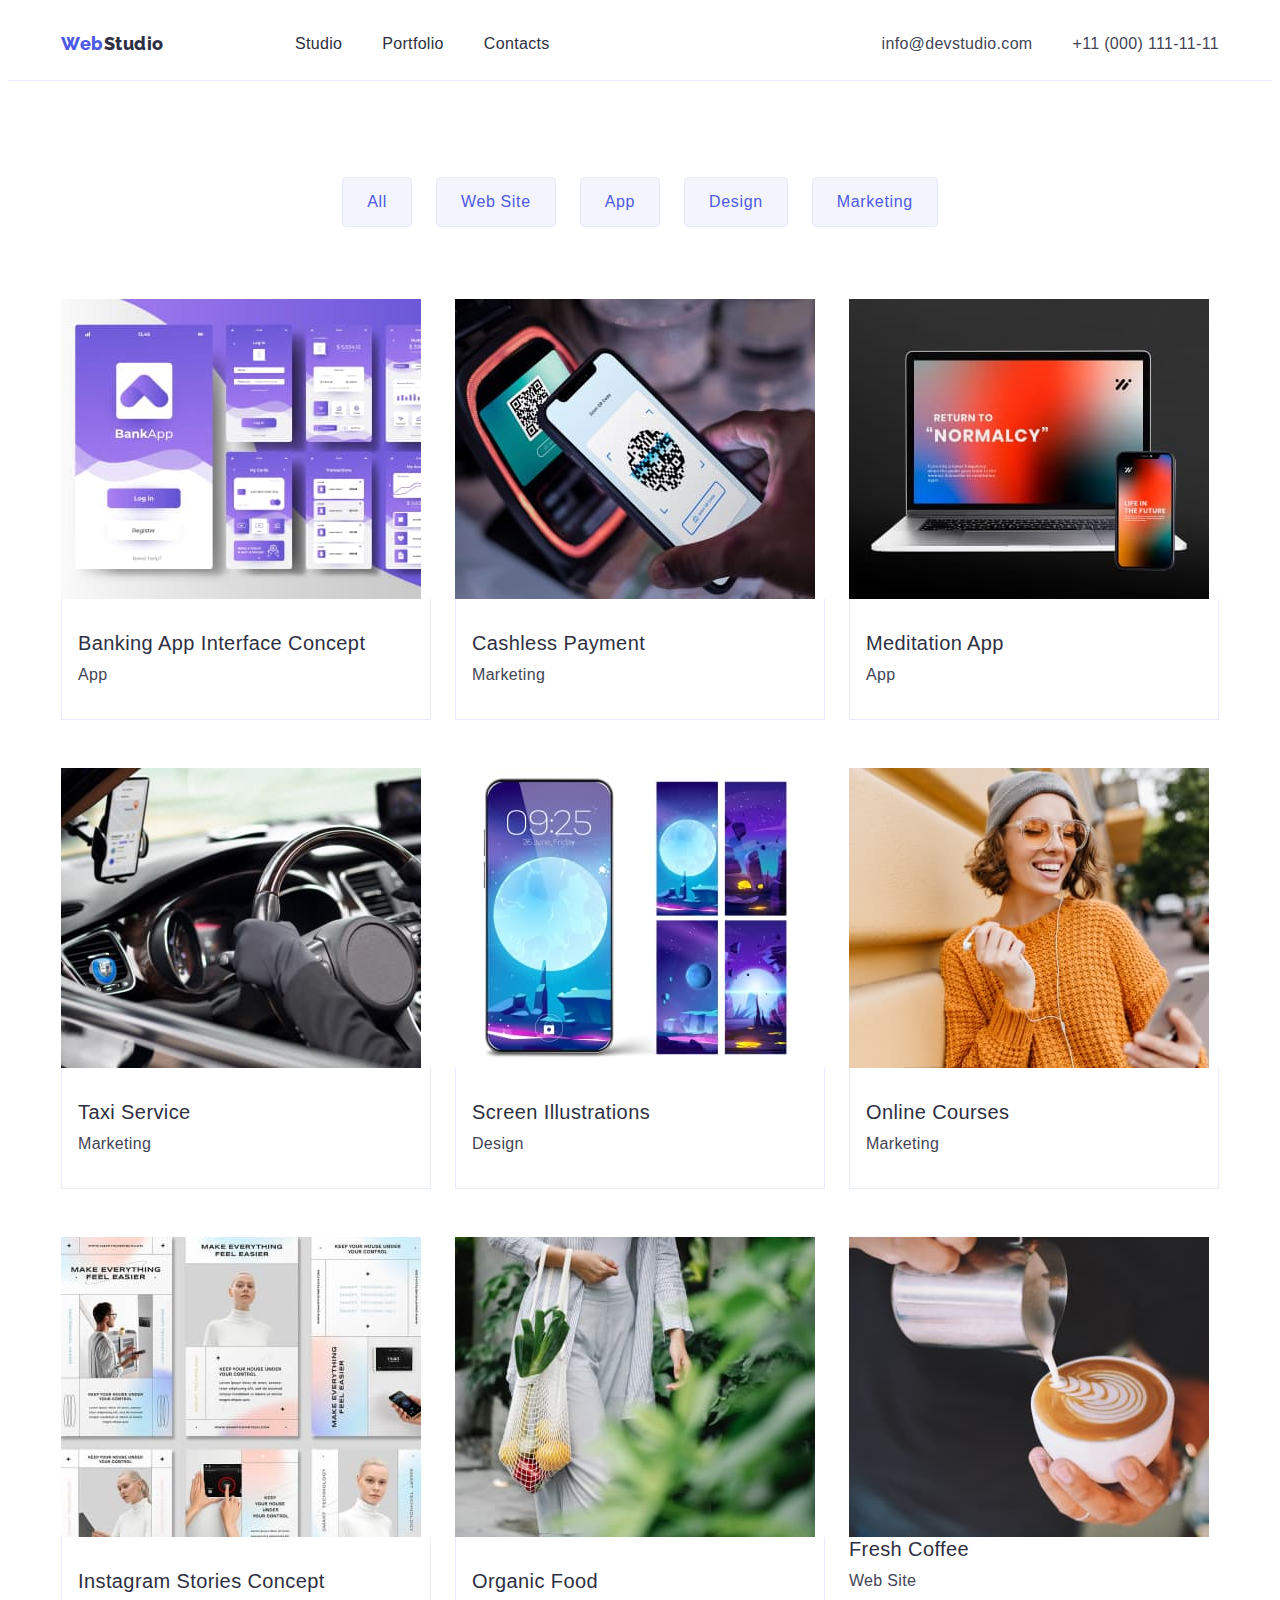
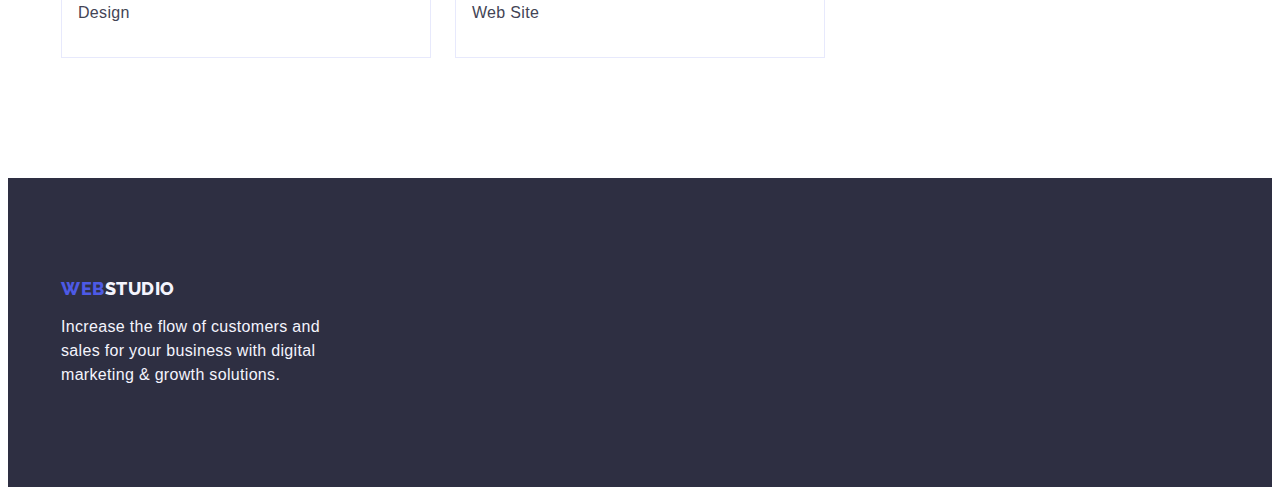
==== portfolio.html @ 2c5f44f8 "Update portfolio.html" ====
<!DOCTYPE html>
<html lang="en">
  <head>
    <meta charset="UTF-8" />
    <meta http-equiv="X-UA-Compatible" content="IE=edge" />
    <meta name="viewport" content="width=device-width, initial-scale=1.0" />
    <link rel="preconnect" href="https://fonts.googleapis.com" />
    <link rel="preconnect" href="https://fonts.gstatic.com" crossorigin />
    <link
      href="https://fonts.googleapis.com/css2?family=Raleway:wght@800&ampfamily=Roboto:wght@400;500;700;900&ampdisplay=swap"
      rel="stylesheet"
    />
    <link rel="stylesheet" href="https://github.com/sindresorhus//modern-normalize/modern-normalize.min.css"
      crossorigin="anonymous" referrerpolicy="no-referrer"
    />
    <link rel="stylesheet" href="./css/styles.css" />
    <title>WebStudio</title>
  </head>

  <body class="body-portfolio">
    <header class="header">
      <div class="container header-conteiner">
        <nav class="header-navigation">
          <a href="./index.html" class="header-logo link"
            >Web<span class="header-logo-span">Studio</span></a
          >
          <ul class="header-menu list">
            <li class="header-menu-item list">
              <a class="header-menu-link link" href="./index.html">Studio</a>
            </li>
            <li class="header-menu-item list">
              <a class="header-menu-link link" href="./portfolio.html"
                >Portfolio</a
              >
            </li>
            <li class="header-menu-item list">
              <a class="header-menu-link link" href="">Contacts</a>
            </li>
          </ul>
        </nav>
        <address class="header-addres">
          <ul class="header-addres-list list">
            <li class="header-addres-item list">
              <a
                class="header-addres-link link"
                href="mailto:info@devstudio.com"
                >info@devstudio.com</a
              >
            </li>
            <li class="header-addres-item list">
              <a class="header-addres-link link" href="tel:+110001111111"
                >+11 (000) 111-11-11</a
              >
            </li>
          </ul>
        </address>
      </div>
    </header>

    <main>
      <section class="portfolio">
        <div class="container">
        <h1  class="visually-hidden">Portfolio</h1>
        <ul class="port-navigation-list list">
          <li class="port-navigation-item list">
            <button type="button" class="port-navigation-button">All</button>
          </li>
          <li class="port-navigation-item list">
            <button type="button" class="port-navigation-button">
              Web Site
            </button>
          </li>
          <li class="port-navigation-item list">
            <button type="button" class="port-navigation-button">App</button>
          </li>
          <li class="port-navigation-item list">
            <button type="button" class="port-navigation-button">Design</button>
          </li>
          <li class="port-navigation-item list">
            <button type="button" class="port-navigation-button">
              Marketing
            </button>
          </li>
        </ul>

        <ul class="port-avatar-list list">
          <li class="port-avatar-item">
            <a class="portfolio-link link" href="">
              <img
                src="./images/imgport1.jpg"
                alt="bank aplication"
                width="360"
                height="300"
              >
               <div class="port-name-class">
              <h2 class="port-avatar-title">Banking App Interface Concept</h2>
              <p class="port-avatar-text">App</p>
              </div>
            </a>
          </li>
          <li class="port-avatar-item">
            <a class="portfolio-link link" href="">
              <img
                src="./images/imgport2.jpg"
                alt="telefon read qr cod"
                width="360"
                height="300"
              >
              <div class="port-name-class">
              <h2 class="port-avatar-title">Cashless Payment</h2>
              <p class="port-avatar-text">Marketing</p>
              </div>
            </a>
          </li>
          <li class="port-avatar-item">
            <a class="portfolio-link link" href="">
              <img
                src="./images/imgport3.jpg"
                alt="noutbook"
                width="360"
                height="300"
              >
              <div class="port-name-class">
              <h2 class="port-avatar-title">Meditation App</h2>
              <p class="port-avatar-text">App</p>
              </div>
            </a>
          </li>
          <li class="port-avatar-item">
            <a class="portfolio-link link" href="">
              <img
                src="./images/imgport4.jpg"
                alt="driver in the car"
                width="360"
                height="300"
              >
              <div class="port-name-class">
              <h2 class="port-avatar-title">Taxi Service</h2>
              <p class="port-avatar-text">Marketing</p>
              </div>
            </a>
          </li>
          <li class="port-avatar-item">
            <a class="portfolio-link link" href="">
              <img
                src="./images/imgport5.jpg"
                alt="mobil and moon"
                width="360"
                height="300"
              >
              <div class="port-name-class">

              <h2 class="port-avatar-title">Screen Illustrations</h2>
              <p class="port-avatar-text">Design</p>
              </div>
            </a>
          </li>
          <li class="port-avatar-item">
            <a class="portfolio-link link" href="">
              <img
                src="./images/imgport6.jpg"
                alt="nice girl"
                width="360"
                height="300"
              >
              <div class="port-name-class">

              <h2 class="port-avatar-title">Online Courses</h2>
              <p class="port-avatar-text">Marketing</p>
              </div>
            </a>
          </li>
          <li class="port-avatar-item">
            <a class="portfolio-link link" href="">
              <img
                src="./images/imgport7.jpg"
                alt="instagram stories"
                width="360"
                height="300"
              >
              <div class="port-name-class">
              <h2 class="port-avatar-title">Instagram Stories Concept</h2>
              <p class="port-avatar-text">Design</p>
              </div>
            </a>
          </li>
          <li class="port-avatar-item">
            <a class="portfolio-link link" href="">
              <img
                src="./images/imgport8.jpg"
                alt="woman go to shop"
                width="360"
                height="300"
              >
              <div class="port-name-class">
              <h2 class="port-avatar-title">Organic Food</h2>
              <p class="port-avatar-text">Web Site</p>
              </div>
            </a>
          </li>
          <li class="port-avatar-item">
            <a class="portfolio-link link" href="">
              <img
                src="./images/imgport9.jpg"
                alt="fresh coffee"
                width="360"
                height="300"
              >
               <class="port-name-class">
              <h2 class="port-avatar-title">Fresh Coffee</h2>
              <p class="port-avatar-text">Web Site</p>
            </div>
            </a>
          </li>
        </ul>
      </section>
    </main>

    <footer class="footer">
       <div class="container">
      <a href="./index.html" class="footer-logo link"
        >Web<span class="footer-logo-span">Studio</span></a
      >
      <p class="footer-text">
        Increase the flow of customers and sales for your business with digital
        marketing & growth solutions.
      </p>
      </div>
    </footer>
  </body>
</html>
---- css/styles.css ----
:root {
  --title-color: #ffffff;
  --subtitle-color: #2e2f42;
  --portfolio-filters:--title-color: #ffffff;
  --subtitle-color: #2e2f42;
  --portfolio-filters: #4d5ae5;
  --button-background-color: #f4f4fd;
  --litle-text: #434455;
  --button-port-color: #e7e9fc;
}

body-studio {
  font-family: "Raleway", sans-serif;
  font-family: "Roboto", sans-serif;
  color: var(--litle-text);
  background-color: var(--title-color);
}

p,
h1,
h2,
h3,
h4,
h5,
h6 {
  margin-top: 0;
  margin-bottom: 0;
}

a {
  text-decoration: none;
}

ul {
  list-style-type: style type none;
  margin-top: 0;
  margin-bottom: 0;
  padding-left: 0;
}

img {
  display: block;
  max-width: 100%;
  height: auto;
}
.visually-hidden {
  position: absolute;
  width: 1px;
  height: 1px;
  margin: -1px;
  border: 0;
  padding: 0;
  white-space: nowrap;
  clip-path: inset(100%);
  clip: rect(0 0 0 0);
  overflow: hidden;
}
.list {
  list-style-type: none;
}
.link {
  text-decoration: none;
}

.container {
  width: 100%;
  max-width: 1158px;
  padding-left: 15px;
  padding-right: 15px;
  margin: 0 auto;
  outline: 2px solid none;
}

.section-title {
  text-transform: capitalize;
  text-align: center;
  font-size: 36px;
  line-height: 1.11;
  letter-spacing: 0.02em;
  color: var(--subtitle-color);
}
.section-subtitle {
  font-weight: 500;
  font-size: 20px;
  line-height: 1.2;
  letter-spacing: 0.02em;
  color: var(--subtitle-color);
}
.section-text {
  font-weight: 400;
  font-size: 16px;
  line-height: 1.5;
  letter-spacing: 0.02em;
  color: var(--litle-text);
}

/**-------------HEADER--------------- */

.header {
  padding-top: 24px;
  padding-bottom: 24px;
  border-bottom: 1px solid #e7e9fc;
}
.header-menu {
  display: flex;
  gap: 40px;
  padding-right: 332px;
}
.header-addres-list {
  display: flex;
  gap: 40px;
}
.header-navigation {
  display: flex;
  align-items: center;
  flex-grow: 1;
  justify-content: space-between;
}
.header-conteiner {
  display: flex;
  align-items: center;
}

.header-logo {
  font-family: "Raleway", sans-serif;
  font-weight: 800;
  font-size: 18px;
  line-height: 1.17;
  color: var(--portfolio-filters);
  letter-spacing: 0.03em;
  display: flex;
  align-items: center;
  margin-right: 76px;
}
.header-logo-span {
  font-weight: 800;
  font-size: 18px;
  line-height: 1.17;
  color: var(--subtitle-color);
}
.header-menu-link {
  font-weight: 500;
  font-size: 16px;
  line-height: 1.5;
  letter-spacing: 0.02em;
  color: var(--subtitle-color);
  padding: 24px 0;
}
.header-menu-link:hover,
.header-menu-link:focus {
  color: #404bbf;
}

.header-addres {
  font-style: normal;
}
.header-addres-link:hover,
.header-addres-link:focus {
  color: #404bbf;
}
.header-menu-item {
  font-weight: 500;
  font-size: 16px;
  line-height: 1.5;
  letter-spacing: 0.02em;
  color: var(--subtitle-color);
}
.header-addres-link {
  font-weight: 400;
  font-size: 16px;
  line-height: 1.5;
  letter-spacing: 0.02em;
  color: var(--litle-text);
}

/**------------HERO--------------- */

.hero {
  background-color: #2e2f42;
  padding: 188px 0;
  margin-bottom: 120px;
}
.hero-container {
  background-color: #2e2f42;
  width: 1440px;
  height: 600px;
  margin-left: auto;
  margin-right: auto;
  padding-top: 188px;
  padding-bottom: 188px;
}

.hero-title {
  font-weight: 700;
  font-size: 56px;
  line-height: 1.07;
  text-align: center;
  letter-spacing: 0.02em;
  color: #ffffff;
  max-width: 496px;
  height: 120px;
  margin-left: auto;
  margin-right: auto;
  margin-bottom: 48px;
}
.hero-button {
  display: block;
  min-width: 169px;
  height: 56px;
  border: none;
  font-family: "Roboto", sans-serif;
  font-weight: 500;
  font-size: 16px;
  line-height: 1.5;
  letter-spacing: 0.04em;
  cursor: pointer;
  color: #ffffff;
  background-color: var(--portfolio-filters);
  border-radius: 4px;
  margin-left: auto;
  margin-right: auto;
}

.hero-button:hover,
.hero-button:focus {
  background-color: #404bbf;
}

.advantages {
  padding: 120px 0 120px;
}
.advantages-list {
  display: flex;
  gap: 24px;
}
.advantages-subtitle {
  margin-bottom: 8px;
}
.advantages-item {
  width: calc((100% - 72px) / 4);
}

.products {
  padding-top: 120px;
  padding-bottom: 120px;
}
.products-title {
  margin: 0 auto;
  margin-bottom: 72px;
  text-transform: capitalize;
}
.products-list {
  display: flex;
  gap: 24px;
}
.products-item {
  width: calc((100% - 24px * 2) / 3);
  margin: 0 auto;
}

.team {
  padding: 120px 0;
}
.team-tittle {
  margin: 0 auto;
  padding-top: 120px;
  margin-bottom: 72px;
}
.team-list {
  display: flex;
  gap: 24px;
  padding-bottom: 120px;
}

.team-item {
  background-color: #ffffff;
  width: calc((100% - 3 * 24px) / 4);
  border-radius: 0px 0px 4px 4px;
}

.team {
  background-color: #f4f4fd;
}

.team-name-class {
  padding: 32px 16px;
  margin: 0 auto;
}
.team-name {
  text-align: center;
  margin-bottom: 8px;
}
.team-status {
  text-align: center;
}

.footer {
  background-color: var(--subtitle-color);
  padding: 100px 0;
}
.footer-text {
  font-weight: 400;
  font-size: 16px;
  line-height: 1.5;
  letter-spacing: 0.02em;
  color: #f4f4fd;
  max-width: 264px;
}
.footer-logo {
 display: inline-block;
  font-family: "Raleway", sans-serif;
  font-weight: 800;
  font-size: 18px;
  line-height: 1.17;
  color: var(--portfolio-filters);
  letter-spacing: 0.03em;
  text-transform: uppercase;
  margin-bottom: 16px;
}
.footer-logo-span {
  font-weight: 800;
  font-size: 18px;
  line-height: 1.17;
  color: #f4f4fd;
}
/**---------------PORFOLIO-NAV-------------------*/
.portfolio {
  padding-top: 96px;
  padding-bottom: 120px;
}

.port-navigation-list {
  display: flex;
  justify-content: center;
  gap: 24px;
  margin-bottom: 72px;
}

.body-portfolio {
  font-family: "Roboto", sans-serif;
  color: var(--litle-text);
}

.port-navigation-button {
  font-family: "Roboto", sans-serif;
  font-weight: 500;
  font-size: 16px;
  line-height: 1.5;
  letter-spacing: 0.04em;
  color: var(--portfolio-filters);
  background-color: var(--button-background-color);
  cursor: pointer;
  padding: 12px 24px;
  border: 1px solid var(--button-port-color);
  border-radius: 4px;
}
.port-navigation-button:hover,
.port-navigation-button:focus {
  color: #ffffff;
  background: #404bbf;
  border: 1px solid transparent;
}

.port-avatar-list {
  display: flex;
  flex-wrap: wrap;
  column-gap: 24px;
  row-gap: 48px;
}
.port-avatar-item {
  width: calc((100% - 48px) / 3);
}
.port-name-class {
  padding: 32px 16px;
  border: 1px solid #e7e9fc;
  border-top: none;
}

.port-avatar-title {
  font-weight: 500;
  font-size: 20px;
  line-height: 1.2;
  letter-spacing: 0.02em;
  color: var(--subtitle-color);
  margin-bottom: 8px;
}
.port-avatar-text {
  font-size: 16px;
  line-height: 1.5;
  letter-spacing: 0.02em;
  color: var(--litle-text);
}
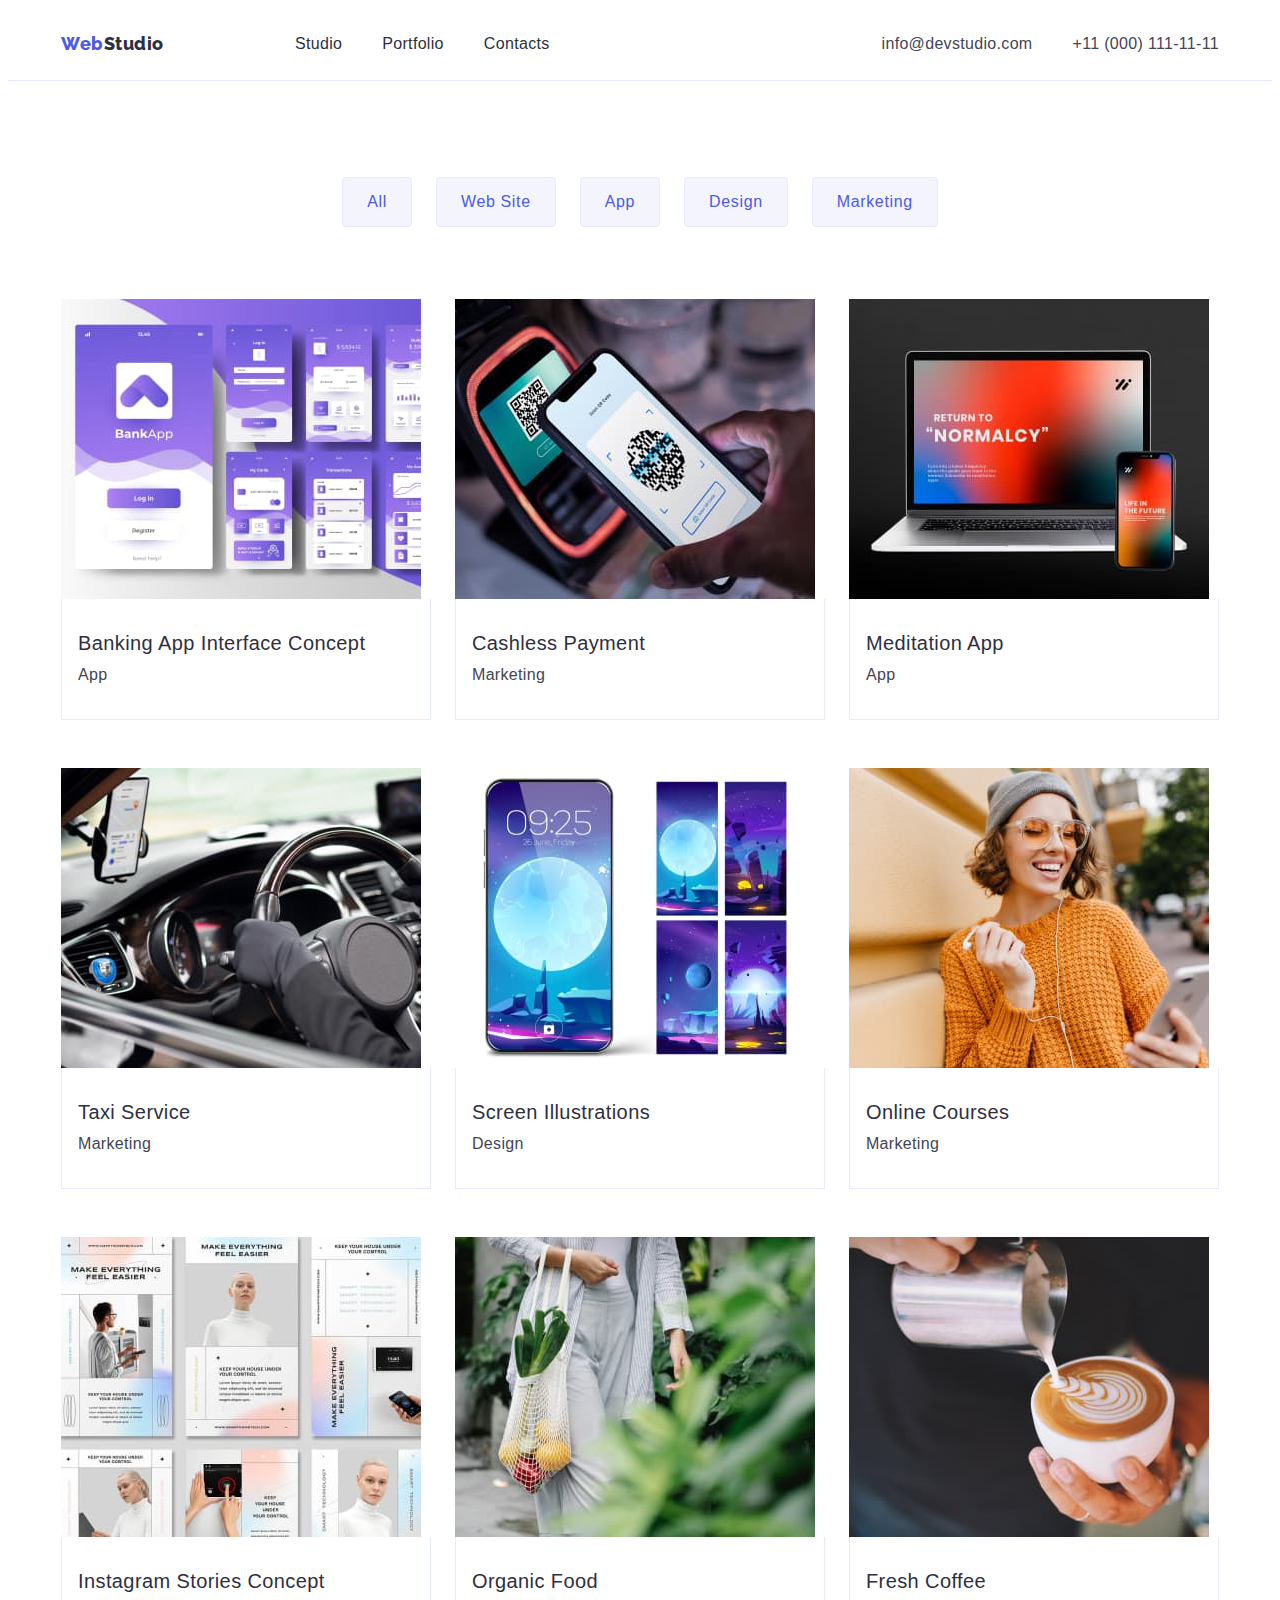
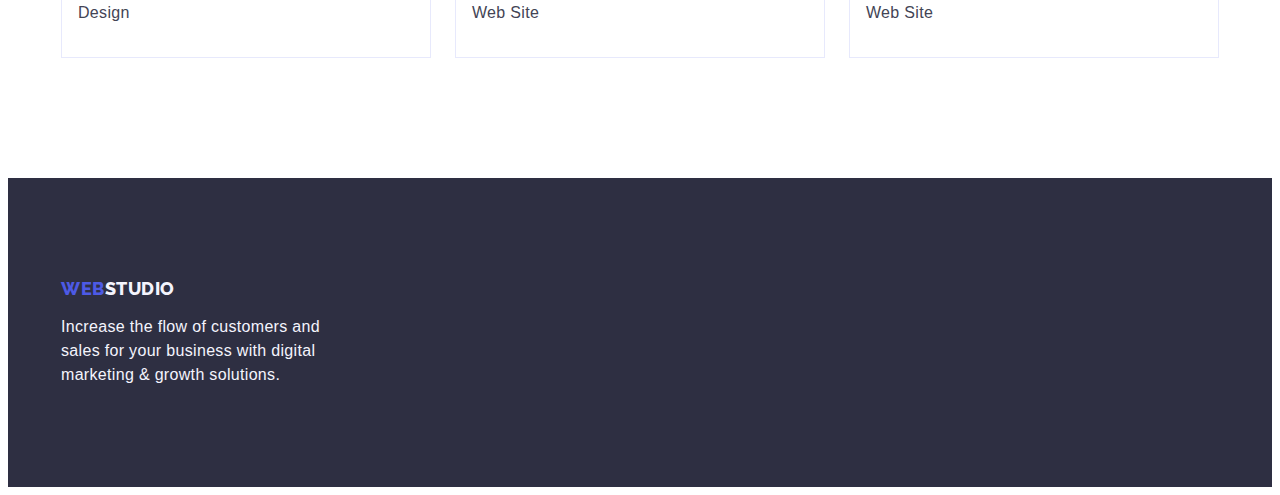
==== commit c382e607: "Update portfolio.html" ====
--- a/portfolio.html
+++ b/portfolio.html
@@ -10,8 +10,10 @@
       href="https://fonts.googleapis.com/css2?family=Raleway:wght@800&ampfamily=Roboto:wght@400;500;700;900&ampdisplay=swap"
       rel="stylesheet"
     />
-    <link rel="stylesheet" href="https://github.com/sindresorhus//modern-normalize/modern-normalize.min.css"
-      crossorigin="anonymous" referrerpolicy="no-referrer"
+    <link rel="stylesheet"
+     href="https://github.com/sindresorhus//modern-normalize/modern-normalize.min.css"
+      crossorigin="anonymous" 
+      referrerpolicy="no-referrer"
     />
     <link rel="stylesheet" href="./css/styles.css" />
     <title>WebStudio</title>
@@ -179,6 +181,7 @@
                 height="300"
               >
               <div class="port-name-class">
+
               <h2 class="port-avatar-title">Instagram Stories Concept</h2>
               <p class="port-avatar-text">Design</p>
               </div>
@@ -206,10 +209,10 @@
                 width="360"
                 height="300"
               >
-               <class="port-name-class">
+               <div class="port-name-class">
               <h2 class="port-avatar-title">Fresh Coffee</h2>
               <p class="port-avatar-text">Web Site</p>
-            </div>
+              </div>
             </a>
           </li>
         </ul>
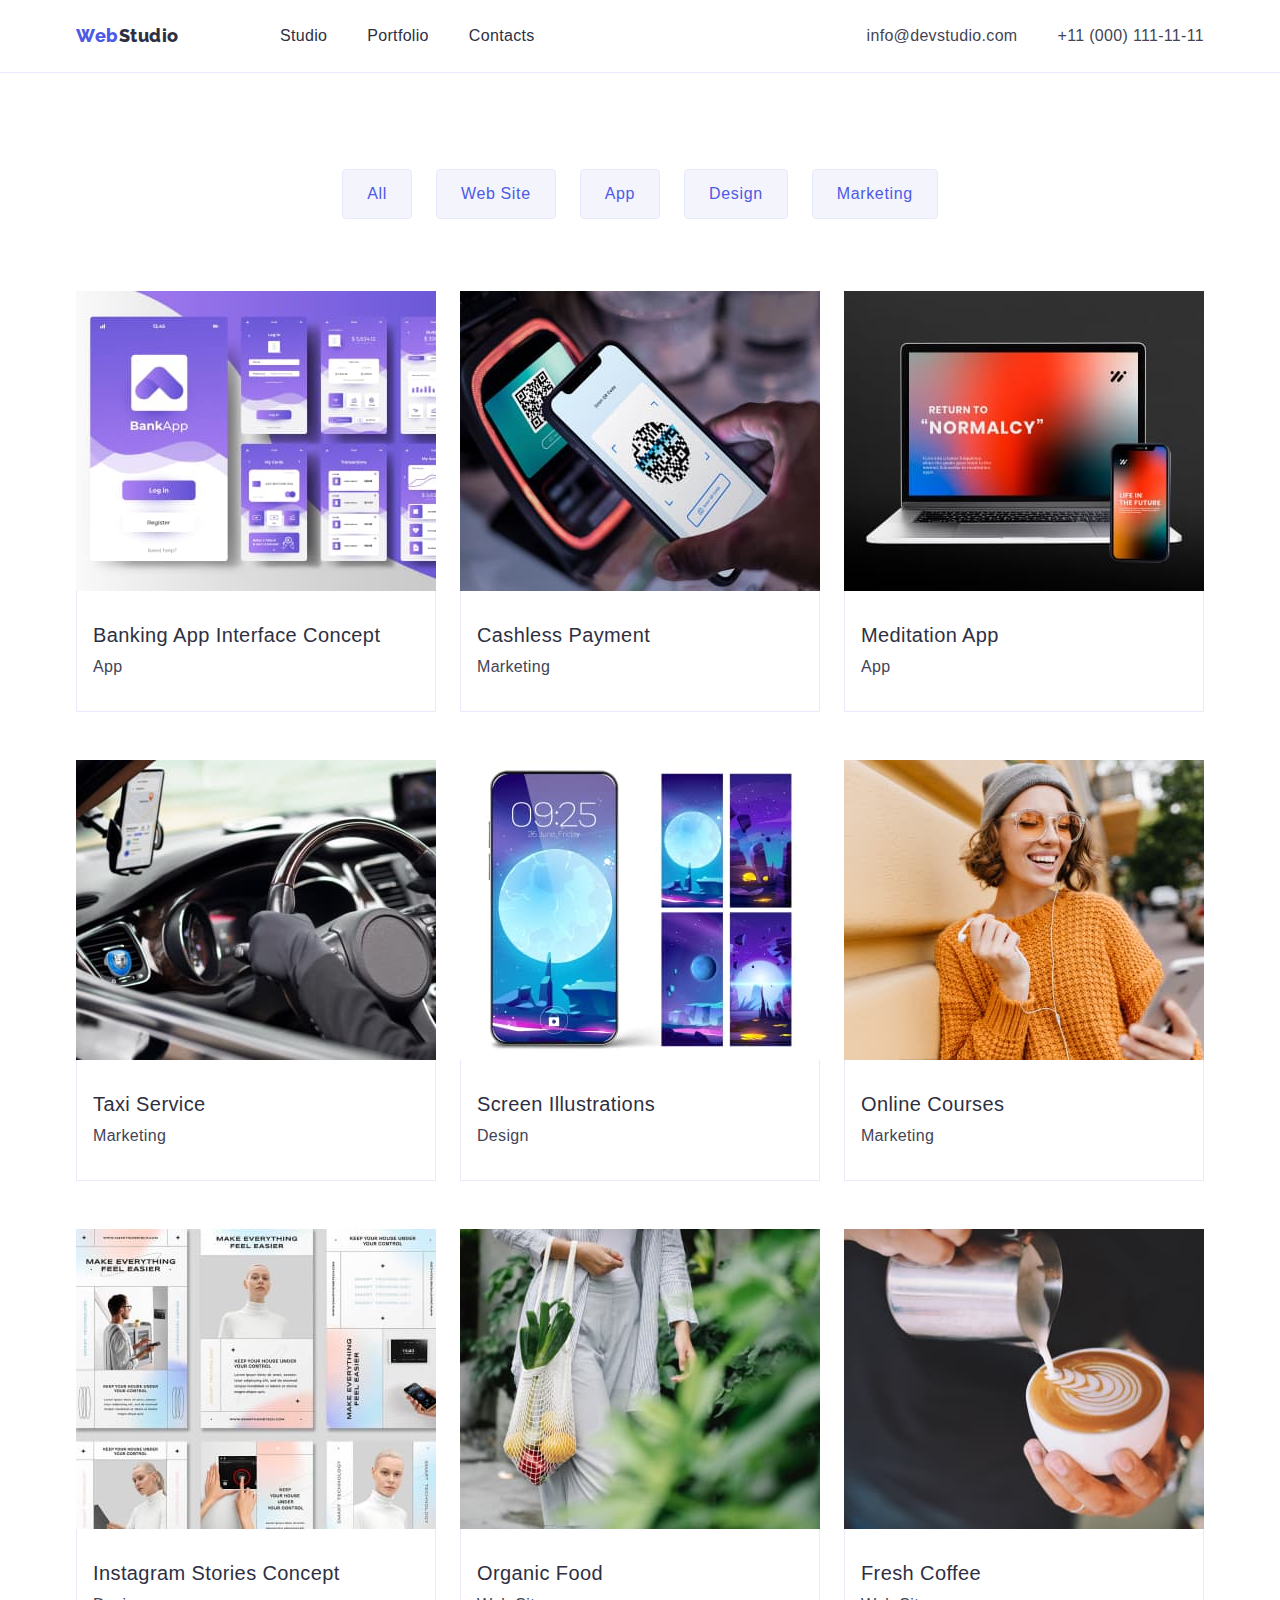
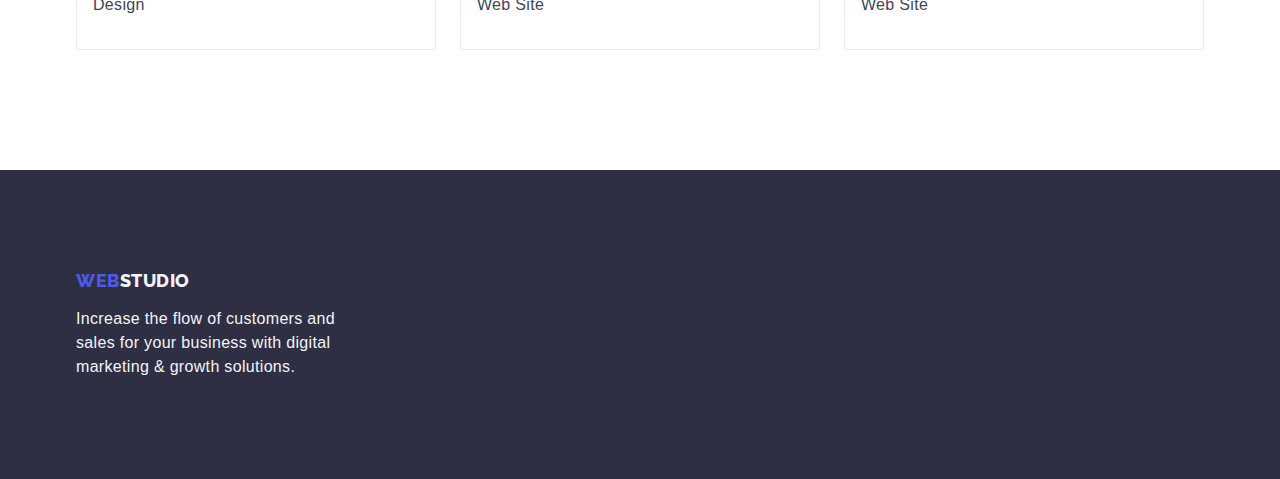
==== commit 21781ce0: "html" ====
--- a/portfolio.html
+++ b/portfolio.html
@@ -10,12 +10,12 @@
       href="https://fonts.googleapis.com/css2?family=Raleway:wght@800&ampfamily=Roboto:wght@400;500;700;900&ampdisplay=swap"
       rel="stylesheet"
     />
-    <link rel="stylesheet"
-     href="https://github.com/sindresorhus//modern-normalize/modern-normalize.min.css"
-      crossorigin="anonymous" 
-      referrerpolicy="no-referrer"
+    <link
+      rel="stylesheet"
+      href="https://cdnjs.cloudflare.com/ajax/libs/modern-normalize/2.0.0/modern-normalize.min.css"
     />
     <link rel="stylesheet" href="./css/styles.css" />
+
     <title>WebStudio</title>
   </head>
 
@@ -62,172 +62,174 @@
     <main>
       <section class="portfolio">
         <div class="container">
-        <h1  class="visually-hidden">Portfolio</h1>
-        <ul class="port-navigation-list list">
-          <li class="port-navigation-item list">
-            <button type="button" class="port-navigation-button">All</button>
-          </li>
-          <li class="port-navigation-item list">
-            <button type="button" class="port-navigation-button">
-              Web Site
-            </button>
-          </li>
-          <li class="port-navigation-item list">
-            <button type="button" class="port-navigation-button">App</button>
-          </li>
-          <li class="port-navigation-item list">
-            <button type="button" class="port-navigation-button">Design</button>
-          </li>
-          <li class="port-navigation-item list">
-            <button type="button" class="port-navigation-button">
-              Marketing
-            </button>
-          </li>
-        </ul>
-
-        <ul class="port-avatar-list list">
-          <li class="port-avatar-item">
-            <a class="portfolio-link link" href="">
-              <img
-                src="./images/imgport1.jpg"
-                alt="bank aplication"
-                width="360"
-                height="300"
-              >
-               <div class="port-name-class">
-              <h2 class="port-avatar-title">Banking App Interface Concept</h2>
-              <p class="port-avatar-text">App</p>
-              </div>
-            </a>
-          </li>
-          <li class="port-avatar-item">
-            <a class="portfolio-link link" href="">
-              <img
-                src="./images/imgport2.jpg"
-                alt="telefon read qr cod"
-                width="360"
-                height="300"
-              >
-              <div class="port-name-class">
-              <h2 class="port-avatar-title">Cashless Payment</h2>
-              <p class="port-avatar-text">Marketing</p>
-              </div>
-            </a>
-          </li>
-          <li class="port-avatar-item">
-            <a class="portfolio-link link" href="">
-              <img
-                src="./images/imgport3.jpg"
-                alt="noutbook"
-                width="360"
-                height="300"
-              >
-              <div class="port-name-class">
-              <h2 class="port-avatar-title">Meditation App</h2>
-              <p class="port-avatar-text">App</p>
-              </div>
-            </a>
-          </li>
-          <li class="port-avatar-item">
-            <a class="portfolio-link link" href="">
-              <img
-                src="./images/imgport4.jpg"
-                alt="driver in the car"
-                width="360"
-                height="300"
-              >
-              <div class="port-name-class">
-              <h2 class="port-avatar-title">Taxi Service</h2>
-              <p class="port-avatar-text">Marketing</p>
-              </div>
-            </a>
-          </li>
-          <li class="port-avatar-item">
-            <a class="portfolio-link link" href="">
-              <img
-                src="./images/imgport5.jpg"
-                alt="mobil and moon"
-                width="360"
-                height="300"
-              >
-              <div class="port-name-class">
-
-              <h2 class="port-avatar-title">Screen Illustrations</h2>
-              <p class="port-avatar-text">Design</p>
-              </div>
-            </a>
-          </li>
-          <li class="port-avatar-item">
-            <a class="portfolio-link link" href="">
-              <img
-                src="./images/imgport6.jpg"
-                alt="nice girl"
-                width="360"
-                height="300"
-              >
-              <div class="port-name-class">
-
-              <h2 class="port-avatar-title">Online Courses</h2>
-              <p class="port-avatar-text">Marketing</p>
-              </div>
-            </a>
-          </li>
-          <li class="port-avatar-item">
-            <a class="portfolio-link link" href="">
-              <img
-                src="./images/imgport7.jpg"
-                alt="instagram stories"
-                width="360"
-                height="300"
-              >
-              <div class="port-name-class">
-
-              <h2 class="port-avatar-title">Instagram Stories Concept</h2>
-              <p class="port-avatar-text">Design</p>
-              </div>
-            </a>
-          </li>
-          <li class="port-avatar-item">
-            <a class="portfolio-link link" href="">
-              <img
-                src="./images/imgport8.jpg"
-                alt="woman go to shop"
-                width="360"
-                height="300"
-              >
-              <div class="port-name-class">
-              <h2 class="port-avatar-title">Organic Food</h2>
-              <p class="port-avatar-text">Web Site</p>
-              </div>
-            </a>
-          </li>
-          <li class="port-avatar-item">
-            <a class="portfolio-link link" href="">
-              <img
-                src="./images/imgport9.jpg"
-                alt="fresh coffee"
-                width="360"
-                height="300"
-              >
-               <div class="port-name-class">
-              <h2 class="port-avatar-title">Fresh Coffee</h2>
-              <p class="port-avatar-text">Web Site</p>
-              </div>
-            </a>
-          </li>
-        </ul>
+          <h1 class="visually-hidden">Portfolio</h1>
+          <ul class="port-navigation-list list">
+            <li class="port-navigation-item list">
+              <button type="button" class="port-navigation-button">All</button>
+            </li>
+            <li class="port-navigation-item list">
+              <button type="button" class="port-navigation-button">
+                Web Site
+              </button>
+            </li>
+            <li class="port-navigation-item list">
+              <button type="button" class="port-navigation-button">App</button>
+            </li>
+            <li class="port-navigation-item list">
+              <button type="button" class="port-navigation-button">
+                Design
+              </button>
+            </li>
+            <li class="port-navigation-item list">
+              <button type="button" class="port-navigation-button">
+                Marketing
+              </button>
+            </li>
+          </ul>
+
+          <ul class="port-avatar-list list">
+            <li class="port-avatar-item">
+              <a class="portfolio-link link" href="">
+                <img
+                  src="./images/imgport1.jpg"
+                  alt="bank aplication"
+                  width="360"
+                  height="300"
+                />
+                <div class="port-name-class">
+                  <h2 class="port-avatar-title">
+                    Banking App Interface Concept
+                  </h2>
+                  <p class="port-avatar-text">App</p>
+                </div>
+              </a>
+            </li>
+            <li class="port-avatar-item">
+              <a class="portfolio-link link" href="">
+                <img
+                  src="./images/imgport2.jpg"
+                  alt="telefon read qr cod"
+                  width="360"
+                  height="300"
+                />
+                <div class="port-name-class">
+                  <h2 class="port-avatar-title">Cashless Payment</h2>
+                  <p class="port-avatar-text">Marketing</p>
+                </div>
+              </a>
+            </li>
+            <li class="port-avatar-item">
+              <a class="portfolio-link link" href="">
+                <img
+                  src="./images/imgport3.jpg"
+                  alt="noutbook"
+                  width="360"
+                  height="300"
+                />
+                <div class="port-name-class">
+                  <h2 class="port-avatar-title">Meditation App</h2>
+                  <p class="port-avatar-text">App</p>
+                </div>
+              </a>
+            </li>
+            <li class="port-avatar-item">
+              <a class="portfolio-link link" href="">
+                <img
+                  src="./images/imgport4.jpg"
+                  alt="driver in the car"
+                  width="360"
+                  height="300"
+                />
+                <div class="port-name-class">
+                  <h2 class="port-avatar-title">Taxi Service</h2>
+                  <p class="port-avatar-text">Marketing</p>
+                </div>
+              </a>
+            </li>
+            <li class="port-avatar-item">
+              <a class="portfolio-link link" href="">
+                <img
+                  src="./images/imgport5.jpg"
+                  alt="mobil and moon"
+                  width="360"
+                  height="300"
+                />
+                <div class="port-name-class">
+                  <h2 class="port-avatar-title">Screen Illustrations</h2>
+                  <p class="port-avatar-text">Design</p>
+                </div>
+              </a>
+            </li>
+            <li class="port-avatar-item">
+              <a class="portfolio-link link" href="">
+                <img
+                  src="./images/imgport6.jpg"
+                  alt="nice girl"
+                  width="360"
+                  height="300"
+                />
+                <div class="port-name-class">
+                  <h2 class="port-avatar-title">Online Courses</h2>
+                  <p class="port-avatar-text">Marketing</p>
+                </div>
+              </a>
+            </li>
+            <li class="port-avatar-item">
+              <a class="portfolio-link link" href="">
+                <img
+                  src="./images/imgport7.jpg"
+                  alt="instagram stories"
+                  width="360"
+                  height="300"
+                />
+                <div class="port-name-class">
+                  <h2 class="port-avatar-title">Instagram Stories Concept</h2>
+                  <p class="port-avatar-text">Design</p>
+                </div>
+              </a>
+            </li>
+            <li class="port-avatar-item">
+              <a class="portfolio-link link" href="">
+                <img
+                  src="./images/imgport8.jpg"
+                  alt="woman go to shop"
+                  width="360"
+                  height="300"
+                />
+                <div class="port-name-class">
+                  <h2 class="port-avatar-title">Organic Food</h2>
+                  <p class="port-avatar-text">Web Site</p>
+                </div>
+              </a>
+            </li>
+            <li class="port-avatar-item">
+              <a class="portfolio-link link" href="">
+                <img
+                  src="./images/imgport9.jpg"
+                  alt="fresh coffee"
+                  width="360"
+                  height="300"
+                />
+                <div class="port-name-class">
+                  <h2 class="port-avatar-title">Fresh Coffee</h2>
+                  <p class="port-avatar-text">Web Site</p>
+                </div>
+              </a>
+            </li>
+          </ul>
+        </div>
       </section>
     </main>
 
     <footer class="footer">
-       <div class="container">
-      <a href="./index.html" class="footer-logo link"
-        >Web<span class="footer-logo-span">Studio</span></a
-      >
-      <p class="footer-text">
-        Increase the flow of customers and sales for your business with digital
-        marketing & growth solutions.
-      </p>
+      <div class="container">
+        <a href="./index.html" class="footer-logo link"
+          >Web<span class="footer-logo-span">Studio</span></a
+        >
+        <p class="footer-text">
+          Increase the flow of customers and sales for your business with
+          digital marketing & growth solutions.
+        </p>
       </div>
     </footer>
   </body>
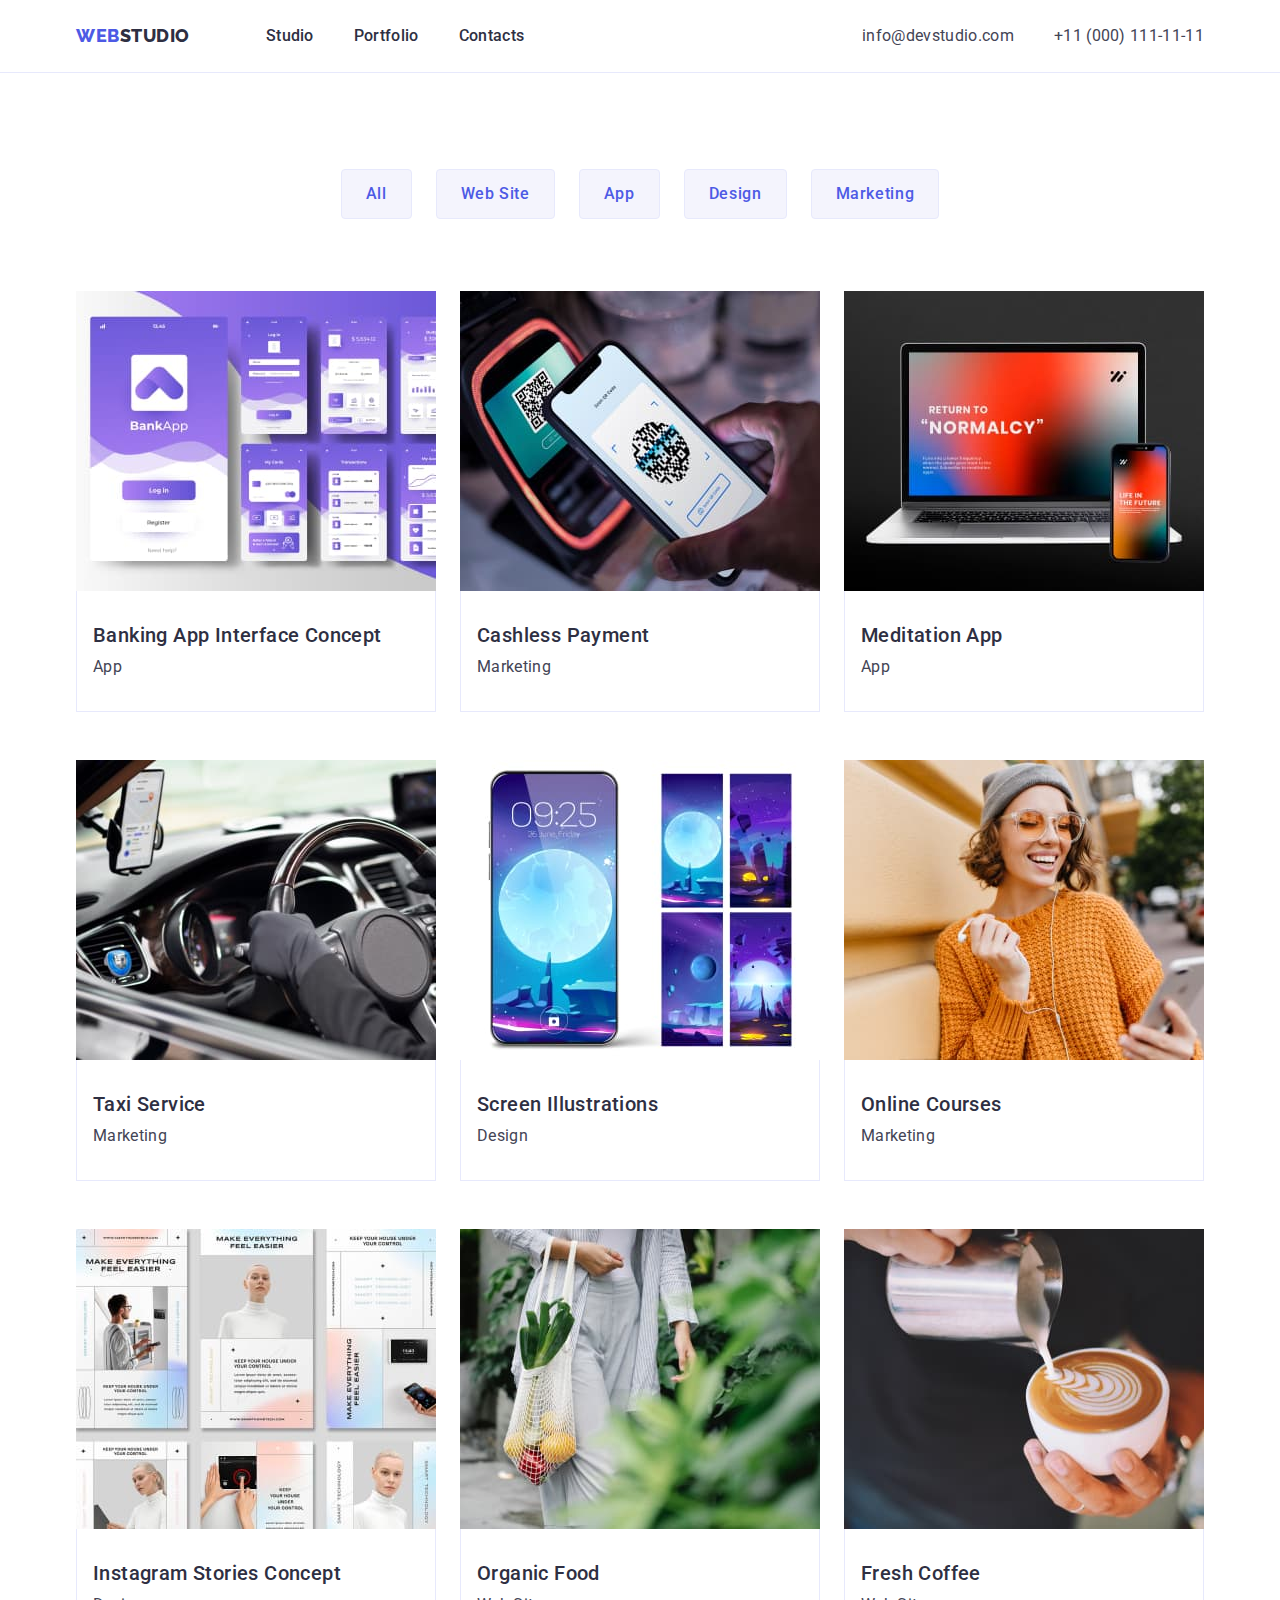
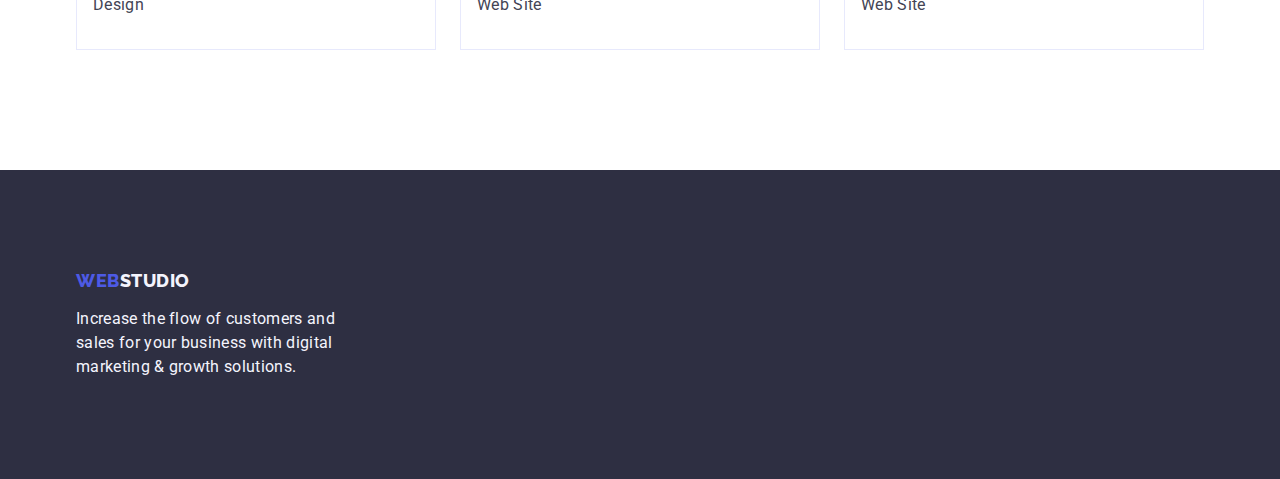
==== commit 440970f2: "html" ====
--- a/portfolio.html
+++ b/portfolio.html
@@ -7,7 +7,7 @@
     <link rel="preconnect" href="https://fonts.googleapis.com" />
     <link rel="preconnect" href="https://fonts.gstatic.com" crossorigin />
     <link
-      href="https://fonts.googleapis.com/css2?family=Raleway:wght@800&ampfamily=Roboto:wght@400;500;700;900&ampdisplay=swap"
+      href="https://fonts.googleapis.com/css2?family=Raleway:wght@800&family=Roboto:wght@400;500;700;900&display=swap"
       rel="stylesheet"
     />
     <link
--- a/css/styles.css
+++ b/css/styles.css
@@ -9,8 +9,7 @@
   --button-port-color: #e7e9fc;
 }
 
-body-studio {
-  font-family: "Raleway", sans-serif;
+body {
   font-family: "Roboto", sans-serif;
   color: var(--litle-text);
   background-color: var(--title-color);
@@ -104,7 +103,7 @@
 .header-menu {
   display: flex;
   gap: 40px;
-  padding-right: 332px;
+ 
 }
 .header-addres-list {
   display: flex;
@@ -113,8 +112,7 @@
 .header-navigation {
   display: flex;
   align-items: center;
-  flex-grow: 1;
-  justify-content: space-between;
+
 }
 .header-conteiner {
   display: flex;
@@ -131,12 +129,14 @@
   display: flex;
   align-items: center;
   margin-right: 76px;
+  text-transform: uppercase;
 }
 .header-logo-span {
   font-weight: 800;
   font-size: 18px;
   line-height: 1.17;
   color: var(--subtitle-color);
+  
 }
 .header-menu-link {
   font-weight: 500;
@@ -153,6 +153,7 @@
 
 .header-addres {
   font-style: normal;
+  margin-left: auto;
 }
 .header-addres-link:hover,
 .header-addres-link:focus {
@@ -178,7 +179,7 @@
 .hero {
   background-color: #2e2f42;
   padding: 188px 0;
-  margin-bottom: 120px;
+  
 }
 .hero-container {
   background-color: #2e2f42;
@@ -241,7 +242,6 @@
 }
 
 .products {
-  padding-top: 120px;
   padding-bottom: 120px;
 }
 .products-title {
@@ -262,19 +262,16 @@
   padding: 120px 0;
 }
 .team-tittle {
-  margin: 0 auto;
-  padding-top: 120px;
   margin-bottom: 72px;
 }
 .team-list {
   display: flex;
   gap: 24px;
-  padding-bottom: 120px;
+  
 }
 
 .team-item {
   background-color: #ffffff;
-  width: calc((100% - 3 * 24px) / 4);
   border-radius: 0px 0px 4px 4px;
 }
 
@@ -368,7 +365,7 @@
   row-gap: 48px;
 }
 .port-avatar-item {
-  width: calc((100% - 48px) / 3);
+
 }
 .port-name-class {
   padding: 32px 16px;
